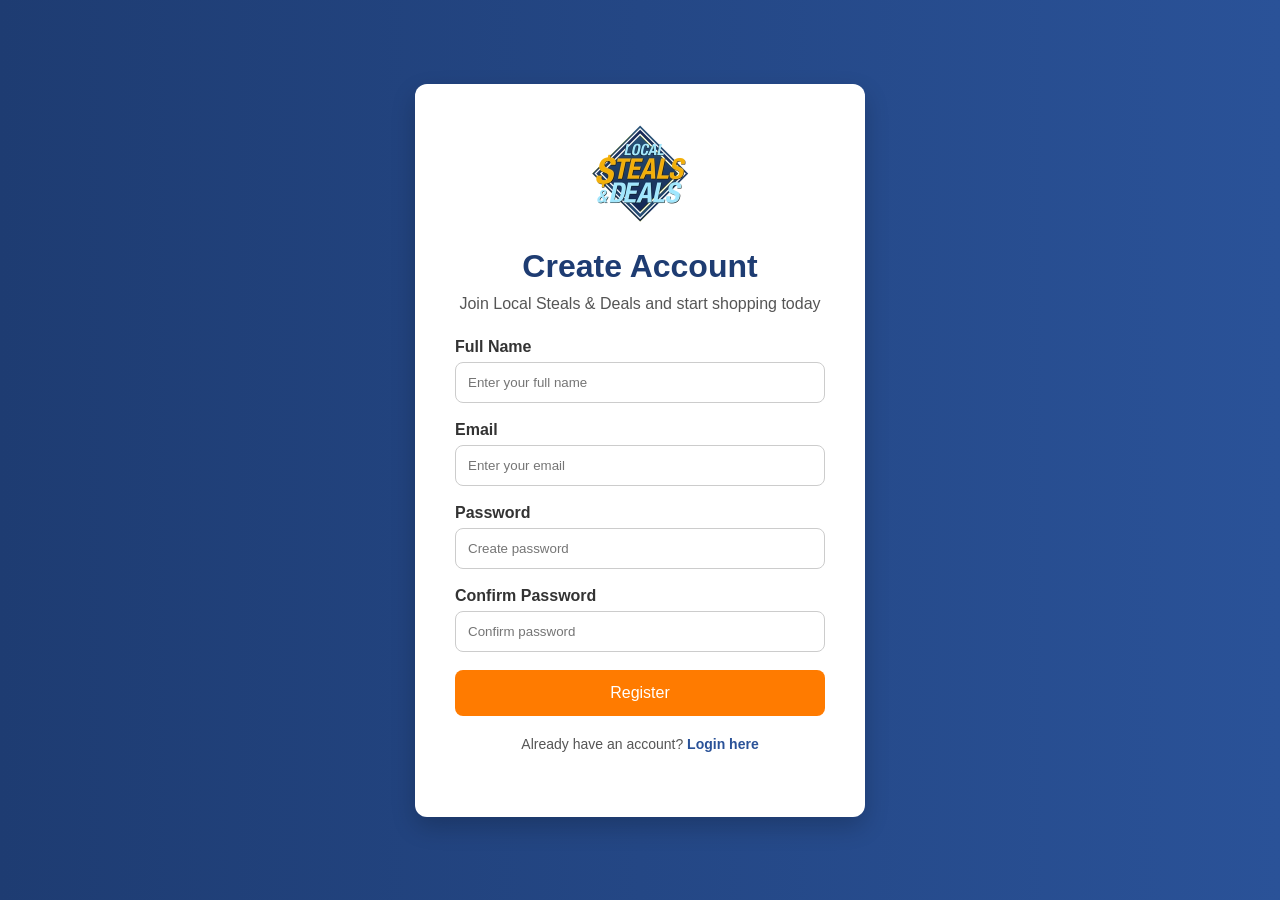
==== index.html @ 547a11be "Initial commit" ====
<!DOCTYPE html>
<html lang="en">
<head>
    <meta charset="UTF-8">
    <meta name="viewport" content="width=device-width, initial-scale=1.0">
    <title>Local Steals & Deals - Register</title>

    <link rel="stylesheet" href="css/style.css">
    <link rel="stylesheet" href="css/responsive.css">
    <link rel="stylesheet" href="css/animations.css">
</head>
<body>

    <div class="register-container">
        <div class="register-card">
            <img src="images/logo.avif" alt="Local Steals & Deals Logo" class="logo">

            <h1>Create Account</h1>
            <p>Join Local Steals & Deals and start shopping today</p>

            <form id="registerForm">

                <div class="input-group">
                    <label for="fullName">Full Name</label>
                    <input type="text" id="fullName" placeholder="Enter your full name">
                </div>

                <div class="input-group">
                    <label for="emailAddress">Email</label>
                    <input type="email" id="emailAddress" placeholder="Enter your email">
                </div>

                <div class="input-group">
                    <label for="password">Password</label>
                    <input type="password" id="password" placeholder="Create password">
                </div>

                <div class="input-group">
                    <label for="confirmPassword">Confirm Password</label>
                    <input type="password" id="confirmPassword" placeholder="Confirm password">
                </div>

                <button type="submit" class="register-btn">Register</button>

                <p class="login-link">
                    Already have an account?
                    <a href="login.html">Login here</a>
                </p>

                <p id="formMessage" class="form-message"></p>

            </form>
        </div>
    </div>

    <script src="js/register.js"></script>
</body>
</html>
---- css/style.css ----
* {
    margin: 0;
    padding: 0;
    box-sizing: border-box;
    font-family: Arial, sans-serif;
}

body {
    margin: 0;
    padding: 0;
    min-height: 100vh;
    background-color: #f5f7fa;
}

.register-container {
    width: 100%;
    min-height: 100vh;
    background: linear-gradient(to right, #1e3c72, #2a5298);
    display: flex;
    justify-content: center;
    align-items: center;
    padding: 20px;
}

.register-card {
    background-color: #ffffff;
    width: 100%;
    max-width: 450px;
    padding: 40px;
    border-radius: 12px;
    box-shadow: 0 10px 25px rgba(0, 0, 0, 0.2);
    text-align: center;
}

.logo {
    width: 100px;
    margin-bottom: 20px;
}

.register-card h1 {
    color: #1e3c72;
    margin-bottom: 10px;
}

.register-card p {
    color: #555;
    margin-bottom: 25px;
}

.input-group {
    text-align: left;
    margin-bottom: 18px;
}

.input-group label {
    display: block;
    margin-bottom: 6px;
    font-weight: bold;
    color: #333;
}

.input-group input {
    width: 100%;
    padding: 12px;
    border: 1px solid #ccc;
    border-radius: 8px;
    outline: none;
    transition: 0.3s;
}

.input-group input:focus {
    border-color: #2a5298;
    box-shadow: 0 0 5px rgba(42, 82, 152, 0.4);
}

.register-btn {
    width: 100%;
    padding: 14px;
    background-color: #ff7b00;
    color: white;
    border: none;
    border-radius: 8px;
    font-size: 16px;
    cursor: pointer;
    transition: 0.3s;
}

.register-btn:hover {
    background-color: #e66a00;
}

.login-link {
    margin-top: 20px;
    font-size: 14px;
}

.login-link a {
    color: #2a5298;
    text-decoration: none;
    font-weight: bold;
}

.login-link a:hover {
    text-decoration: underline;
}

.form-message {
    margin-top: 15px;
    font-size: 14px;
    font-weight: bold;
    color: red;
}

/* Navbar */
.main-header {
    background-color: #ffffff;
    padding: 15px 30px;
    display: flex;
    justify-content: space-between;
    align-items: center;
    box-shadow: 0 4px 10px rgba(0,0,0,0.1);
    flex-wrap: wrap;
}

.logo-section {
    display: flex;
    align-items: center;
    gap: 10px;
}

.nav-logo {
    width: 50px;
}

.logo-section h2 {
    color: #1e3c72;
}

.nav-actions {
    display: flex;
    gap: 12px;
    align-items: center;
    flex-wrap: wrap;
}

#searchBar,
#categoryFilter {
    padding: 10px;
    border: 1px solid #ccc;
    border-radius: 6px;
}

.cart-btn,
.logout-btn {
    padding: 10px 15px;
    border: none;
    cursor: pointer;
    border-radius: 6px;
    color: white;
    font-weight: bold;
}

.cart-btn {
    background-color: #ff7b00;
}

.logout-btn {
    background-color: #d9534f;
}

.cart-btn:hover {
    background-color: #e66a00;
}

.logout-btn:hover {
    background-color: #c9302c;
}

/* Hero Section */
.hero-banner {
    text-align: center;
    padding: 60px 20px;
    background: linear-gradient(to right, #2a5298, #1e3c72);
    color: white;
}

.hero-banner h1 {
    font-size: 42px;
    margin-bottom: 10px;
}

.hero-banner p {
    font-size: 18px;
}

/* Products */
.products-section {
    width: 100%;
    max-width: 1400px;
    margin: auto;
    padding: 40px 20px;
}

.products-grid {
    display: grid;
    grid-template-columns: repeat(auto-fill, minmax(250px, 1fr));
    gap: 25px;
    width: 100%;
}

.product-card {
    background-color: white;
    padding: 20px;
    border-radius: 12px;
    text-align: center;
    box-shadow: 0 6px 14px rgba(0,0,0,0.1);
    transition: 0.3s;
}

.product-card:hover {
    transform: translateY(-5px);
}

.product-card img {
    width: 150px;
    height: 180px;
    object-fit: contain;
    margin-bottom: 15px;
}

.product-card h3 {
    font-size: 18px;
    margin-bottom: 10px;
    color: #333;
}

.product-card p {
    margin-bottom: 8px;
    color: #555;
}

.product-card button {
    margin-top: 10px;
    padding: 10px 14px;
    background-color: #1e3c72;
    color: white;
    border: none;
    border-radius: 6px;
    cursor: pointer;
}

.product-card button:hover {
    background-color: #16325c;
}

main {
    width: 100%;
}

/* Product Details Page */
.product-details-section {
    width: 100%;
    max-width: 1200px;
    margin: auto;
    padding: 40px 20px;
}

.product-details-container {
    display: flex;
    gap: 40px;
    background-color: white;
    padding: 30px;
    border-radius: 14px;
    box-shadow: 0 8px 18px rgba(0,0,0,0.1);
    flex-wrap: wrap;
}

.product-details-container img {
    width: 300px;
    height: 350px;
    object-fit: contain;
}

.product-info {
    flex: 1;
}

.product-info h1 {
    color: #1e3c72;
    margin-bottom: 15px;
}

.product-info p {
    margin-bottom: 12px;
    color: #555;
    line-height: 1.6;
}

.product-price {
    font-size: 24px;
    color: #ff7b00;
    font-weight: bold;
    margin-bottom: 20px;
}

.product-info button {
    padding: 14px 24px;
    background-color: #1e3c72;
    color: white;
    border: none;
    border-radius: 8px;
    cursor: pointer;
}

.product-info button:hover {
    background-color: #16325c;
}

/* Cart Page */
.cart-section {
    width: 100%;
    max-width: 1200px;
    margin: auto;
    padding: 40px 20px;
}

.cart-section h1 {
    text-align: center;
    color: #1e3c72;
    margin-bottom: 30px;
}

.cart-items-container {
    display: flex;
    flex-direction: column;
    gap: 20px;
}

.cart-item {
    display: flex;
    align-items: center;
    gap: 20px;
    background-color: white;
    padding: 20px;
    border-radius: 12px;
    box-shadow: 0 4px 12px rgba(0,0,0,0.1);
    flex-wrap: wrap;
}

.cart-item img {
    width: 120px;
    height: 120px;
    object-fit: contain;
}

.cart-details {
    flex: 1;
}

.cart-details h3 {
    color: #333;
    margin-bottom: 10px;
}

.cart-details p {
    margin-bottom: 8px;
    color: #555;
}

.remove-btn {
    padding: 10px 15px;
    background-color: #d9534f;
    color: white;
    border: none;
    border-radius: 6px;
    cursor: pointer;
}

.remove-btn:hover {
    background-color: #c9302c;
}

.cart-summary {
    margin-top: 30px;
    text-align: center;
    padding: 25px;
    background-color: white;
    border-radius: 12px;
    box-shadow: 0 4px 12px rgba(0,0,0,0.1);
}

.checkout-btn {
    margin-top: 15px;
    padding: 14px 25px;
    background-color: #ff7b00;
    color: white;
    border: none;
    border-radius: 8px;
    cursor: pointer;
    font-size: 16px;
}

.checkout-btn:hover {
    background-color: #e66a00;
}

/* Success Page */
.success-container {
    min-height: 100vh;
    display: flex;
    justify-content: center;
    align-items: center;
    padding: 20px;
}

.success-card {
    background-color: white;
    max-width: 500px;
    width: 100%;
    padding: 40px;
    text-align: center;
    border-radius: 14px;
    box-shadow: 0 8px 20px rgba(0,0,0,0.15);
}

.success-card h1 {
    color: #1e3c72;
    margin-bottom: 20px;
}

.success-card p {
    color: #555;
    font-size: 16px;
    margin-bottom: 25px;
    line-height: 1.6;
}
---- css/responsive.css ----
@media screen and (max-width: 768px) {
    .register-card {
        padding: 30px 20px;
    }

    .register-card h1 {
        font-size: 28px;
    }

    .register-card p {
        font-size: 14px;
    }

    .register-btn {
        padding: 12px;
        font-size: 15px;
    }

    .logo {
        width: 80px;
    }
}

@media screen and (max-width: 480px) {
    .register-card {
        padding: 25px 15px;
    }

    .register-card h1 {
        font-size: 24px;
    }

    .input-group input {
        padding: 10px;
    }

    .register-btn {
        padding: 12px;
        font-size: 14px;
    }

    .login-link {
        font-size: 13px;
    }
}

@media screen and (max-width: 992px) {
    .main-header {
        flex-direction: column;
        align-items: flex-start;
        gap: 15px;
    }

    .nav-actions {
        width: 100%;
        flex-direction: column;
        align-items: stretch;
    }

    #searchBar,
    #categoryFilter,
    .cart-btn,
    .logout-btn {
        width: 100%;
    }
}

@media screen and (max-width: 768px) {
    .hero-banner h1 {
        font-size: 30px;
    }

    .hero-banner p {
        font-size: 16px;
    }

    .product-card img {
        width: 120px;
        height: 150px;
    }
}

@media screen and (max-width: 480px) {
    .hero-banner {
        padding: 40px 15px;
    }

    .hero-banner h1 {
        font-size: 24px;
    }

    .products-section {
        padding: 20px 10px;
    }

    .product-card {
        padding: 15px;
    }
}
/* product */
@media screen and (max-width: 768px) {
    .product-details-container {
        flex-direction: column;
        text-align: center;
    }

    .product-details-container img {
        width: 220px;
        height: 250px;
        margin: auto;
    }

    .product-info h1 {
        font-size: 28px;
    }
}

@media screen and (max-width: 480px) {
    .product-details-section {
        padding: 20px 10px;
    }

    .product-details-container {
        padding: 20px;
    }

    .product-info h1 {
        font-size: 24px;
    }

    .product-price {
        font-size: 20px;
    }

    .product-info button {
        width: 100%;
    }
}
/* cart */
@media screen and (max-width: 768px) {
    .cart-item {
        flex-direction: column;
        text-align: center;
    }

    .cart-item img {
        width: 100px;
        height: 100px;
    }

    .cart-summary h2 {
        font-size: 22px;
    }

    .checkout-btn {
        width: 100%;
    }
}

@media screen and (max-width: 480px) {
    .cart-section {
        padding: 20px 10px;
    }

    .cart-item {
        padding: 15px;
    }

    .remove-btn,
    .checkout-btn {
        width: 100%;
    }
}

/* success */

@media screen and (max-width: 768px) {
    .success-card {
        padding: 30px 20px;
    }

    .success-card h1 {
        font-size: 28px;
    }
}

@media screen and (max-width: 480px) {
    .success-card {
        padding: 25px 15px;
    }

    .success-card h1 {
        font-size: 24px;
    }

    .success-card p {
        font-size: 14px;
    }
}
---- css/animations.css ----
/* Fade In Animation */
@keyframes fadeInUp {
    from {
        opacity: 0;
        transform: translateY(25px);
    }

    to {
        opacity: 1;
        transform: translateY(0);
    }
}

/* Smooth Page Entry */
.register-card,
.product-card,
.cart-item,
.success-card,
.product-details-container {
    animation: fadeInUp 0.6s ease-in-out;
}

/* Button Hover Scaling */
.register-btn,
.cart-btn,
.logout-btn,
.checkout-btn,
.product-info button,
.product-card button {
    transition: transform 0.3s ease, box-shadow 0.3s ease;
}

.register-btn:hover,
.cart-btn:hover,
.logout-btn:hover,
.checkout-btn:hover,
.product-info button:hover,
.product-card button:hover {
    transform: scale(1.03);
    box-shadow: 0 6px 12px rgba(0,0,0,0.15);
}

/* Input Focus Animation */
.input-group input,
#searchBar,
#categoryFilter {
    transition: all 0.3s ease;
}

/* Product Card Hover */
.product-card {
    transition: transform 0.3s ease, box-shadow 0.3s ease;
}

.product-card:hover {
    transform: translateY(-8px);
    box-shadow: 0 10px 18px rgba(0,0,0,0.15);
}

/* Cart Item Hover */
.cart-item:hover {
    transform: translateY(-4px);
    transition: 0.3s ease;
}

/* Smooth Logo */
.logo,
.nav-logo {
    transition: transform 0.3s ease;
}

.logo:hover,
.nav-logo:hover {
    transform: rotate(-5deg) scale(1.05);
}
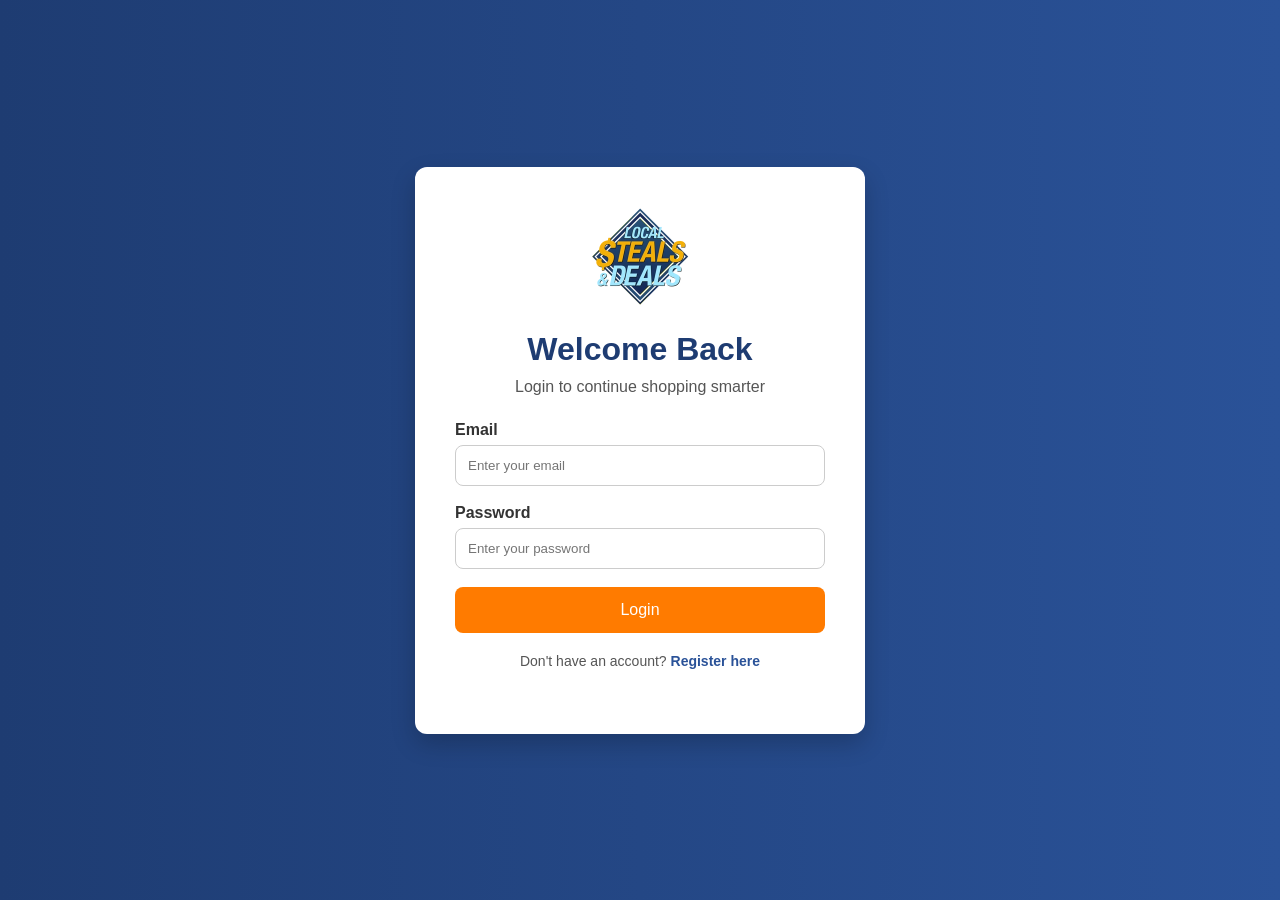
==== commit 1aaedfc0: "login fixed" ====
--- a/index.html
+++ b/index.html
@@ -3,7 +3,7 @@
 <head>
     <meta charset="UTF-8">
     <meta name="viewport" content="width=device-width, initial-scale=1.0">
-    <title>Local Steals & Deals - Register</title>
+    <title>Local Steals & Deals - Login</title>
 
     <link rel="stylesheet" href="css/style.css">
     <link rel="stylesheet" href="css/responsive.css">
@@ -15,44 +15,34 @@
         <div class="register-card">
             <img src="images/logo.avif" alt="Local Steals & Deals Logo" class="logo">
 
-            <h1>Create Account</h1>
-            <p>Join Local Steals & Deals and start shopping today</p>
+            <h1>Welcome Back</h1>
+            <p>Login to continue shopping smarter</p>
 
-            <form id="registerForm">
+            <form id="loginForm">
 
                 <div class="input-group">
-                    <label for="fullName">Full Name</label>
-                    <input type="text" id="fullName" placeholder="Enter your full name">
+                    <label for="loginEmail">Email</label>
+                    <input type="email" id="loginEmail" placeholder="Enter your email">
                 </div>
 
                 <div class="input-group">
-                    <label for="emailAddress">Email</label>
-                    <input type="email" id="emailAddress" placeholder="Enter your email">
+                    <label for="loginPassword">Password</label>
+                    <input type="password" id="loginPassword" placeholder="Enter your password">
                 </div>
 
-                <div class="input-group">
-                    <label for="password">Password</label>
-                    <input type="password" id="password" placeholder="Create password">
-                </div>
-
-                <div class="input-group">
-                    <label for="confirmPassword">Confirm Password</label>
-                    <input type="password" id="confirmPassword" placeholder="Confirm password">
-                </div>
-
-                <button type="submit" class="register-btn">Register</button>
+                <button type="submit" class="register-btn">Login</button>
 
                 <p class="login-link">
-                    Already have an account?
-                    <a href="login.html">Login here</a>
+                    Don't have an account?
+                    <a href="register.html">Register here</a>
                 </p>
 
-                <p id="formMessage" class="form-message"></p>
+                <p id="loginMessage" class="form-message"></p>
 
             </form>
         </div>
     </div>
 
-    <script src="js/register.js"></script>
+    <script src="js/login.js"></script>
 </body>
 </html>
